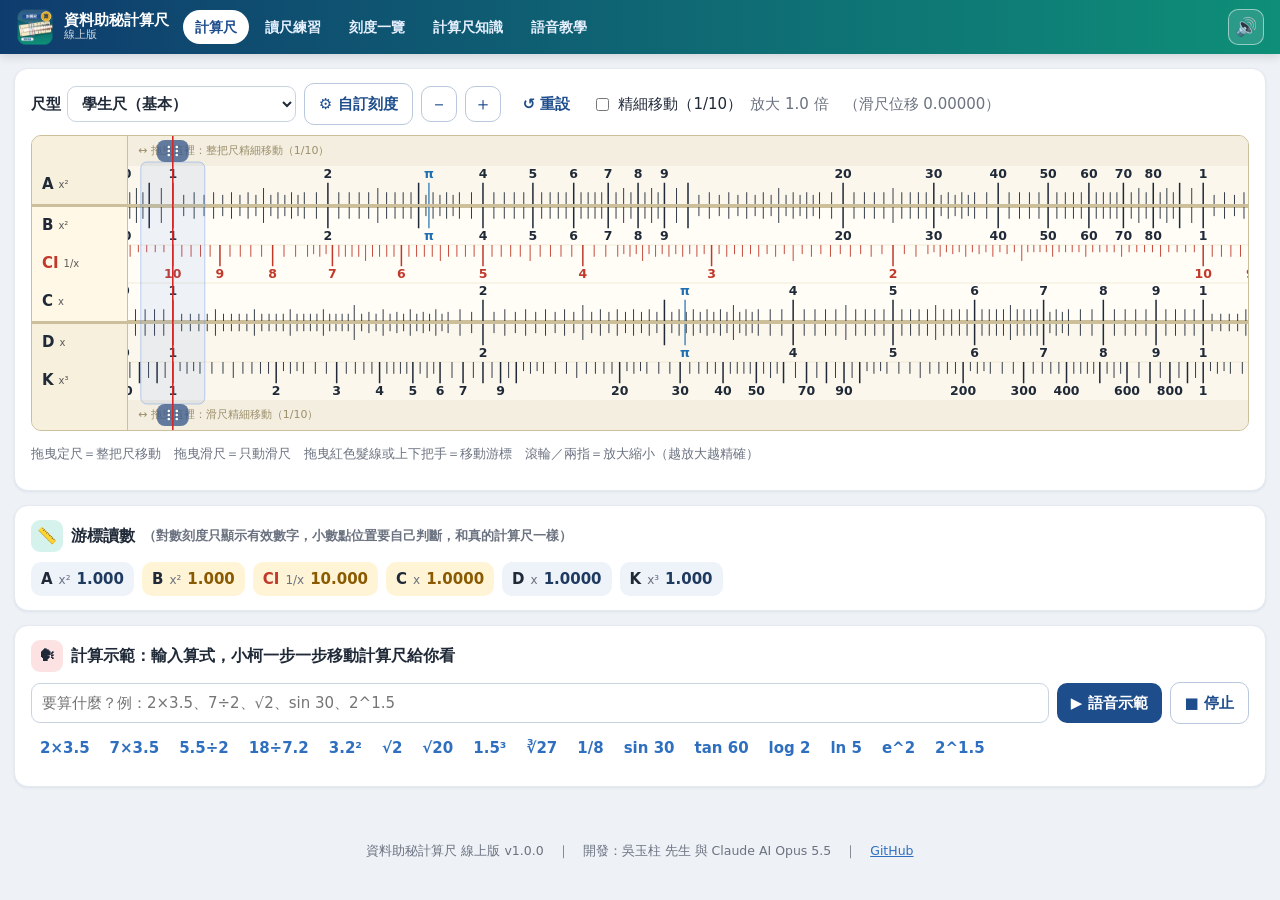
==== docs/app/index.html @ 941e9b8e "線上版（GitHub Pages /docs）：純 HTML＋JavaScript 計算尺、語音示範、讀尺練習、刻度一覽、知識、語音教學、PWA - docs/app/rule.js、demo.js：" ====
<!doctype html>
<html lang="zh-Hant-TW">
<head>
<meta charset="utf-8">
<meta name="viewport" content="width=device-width, initial-scale=1, viewport-fit=cover">
<title>資料助秘計算尺｜線上版</title>
<meta name="description" content="會動的虛擬計算尺：拖曳滑尺與游標、無限放大、刻度自動環繞；輸入算式，小柯用語音一步一步示範。">
<meta name="theme-color" content="#1E4D8C">
<link rel="icon" type="image/png" href="../img/favicon-64.png">
<link rel="apple-touch-icon" href="../img/apple-touch-icon.png">
<link rel="manifest" href="../manifest.webmanifest">
<meta name="apple-mobile-web-app-capable" content="yes">
<meta name="apple-mobile-web-app-title" content="計算尺">
<link rel="stylesheet" href="style.css">
</head>
<body>
<header class="top">
  <a class="brand" href="../" title="回介紹頁"><img src="../img/icon-192.png" alt=""><span><b>資料助秘計算尺</b><small>線上版</small></span></a>
  <nav id="tabs">
    <a href="#rule" data-tab="rule">計算尺</a>
    <a href="#drill" data-tab="drill">讀尺練習</a>
    <a href="#scales" data-tab="scales">刻度一覽</a>
    <a href="#learn" data-tab="learn">計算尺知識</a>
    <a href="#help" data-tab="help">語音教學</a>
  </nav>
  <button id="mute" class="icon-btn" title="語音開／關" aria-label="語音開關">🔊</button>
</header>

<main>
  <!-- ======================================================= 計算尺 -->
  <section id="tab-rule" class="tab">
    <div class="card">
      <div class="tools">
        <label class="sel">尺型 <select id="layout"></select></label>
        <button class="btn outline" id="custom">⚙ 自訂刻度</button>
        <button class="icon-btn" id="zoomOut" title="縮小">－</button>
        <button class="icon-btn" id="zoomIn" title="放大（也可以用滑鼠滾輪或兩指縮放）">＋</button>
        <button class="btn ghost" id="reset">↺ 重設</button>
        <label class="sw"><input type="checkbox" id="fine"> 精細移動（1/10）</label>
        <span class="muted" id="zoomText"></span>
      </div>
      <div id="rule1" class="rulebox"></div>
      <p class="muted small">拖曳定尺＝整把尺移動　拖曳滑尺＝只動滑尺　拖曳紅色髮線或上下把手＝移動游標　滾輪／兩指＝放大縮小（越放大越精確）</p>
    </div>
    <div class="card">
      <h3><span class="tile teal">📏</span>游標讀數 <small class="muted">（對數刻度只顯示有效數字，小數點位置要自己判斷，和真的計算尺一樣）</small></h3>
      <div id="read1" class="chips"></div>
    </div>
    <div class="card">
      <h3><span class="tile rose">🗣</span>計算示範：輸入算式，小柯一步一步移動計算尺給你看</h3>
      <form id="demoForm" class="row">
        <input id="expr" placeholder="要算什麼？例：2×3.5、7÷2、√2、sin 30、2^1.5" autocomplete="off" inputmode="text">
        <button class="btn" type="submit">▶ 語音示範</button>
        <button class="btn outline" type="button" id="stop">■ 停止</button>
      </form>
      <div id="presets" class="presets"></div>
      <ol id="steps" class="steps"></ol>
      <div id="answer" class="answer"></div>
      <div id="recent" class="recent"></div>
    </div>
  </section>

  <!-- ======================================================= 讀尺練習 -->
  <section id="tab-drill" class="tab">
    <div class="card" id="drillSetup">
      <h3><span class="tile teal">✍</span>讀尺練習</h3>
      <p class="muted">依題型隨機出題，自己在計算尺上算出答案後輸入；誤差在容許範圍內算答對。按「看示範」小柯會帶你做一次，但該題不計分。成績存在這台裝置的瀏覽器裡。</p>
      <div class="row wrap">
        <label class="sel">題型 <select id="dKind"></select></label>
        <label class="sel">每回 <input id="dSize" type="number" min="3" max="30" value="10"> 題</label>
        <label class="sel">容許誤差 <input id="dTol" type="number" min="0.1" max="10" step="0.1" value="1"> %</label>
        <button class="btn" id="dStart">開始練習</button>
      </div>
    </div>
    <div class="card hidden" id="drillQ">
      <div class="qhead"><span id="qNo" class="badge"></span><span id="qExpr" class="qexpr"></span><span class="muted">＝？</span></div>
      <div id="rule2" class="rulebox"></div>
      <div id="read2" class="chips"></div>
      <form id="qForm" class="row wrap">
        <input id="qAns" inputmode="decimal" placeholder="輸入讀到的答案" autocomplete="off">
        <button class="btn" type="submit">確定</button>
        <button class="btn outline" type="button" id="qHint">🗣 看示範（不計分）</button>
        <button class="btn ghost" type="button" id="qQuit">結束練習</button>
      </form>
      <div id="qMsg" class="msg"></div>
      <ol id="qSteps" class="steps"></ol>
    </div>
    <div class="card hidden" id="drillDone"></div>
    <div class="card">
      <h3><span class="tile violet">📈</span>我的成績與成長</h3>
      <div id="growth"></div>
    </div>
  </section>

  <!-- ======================================================= 刻度一覽 -->
  <section id="tab-scales" class="tab">
    <div class="card">
      <h3><span class="tile blue">☰</span>刻度一覽（25 種）</h3>
      <div class="tablewrap"><table id="scaleTable"></table></div>
    </div>
    <div class="card">
      <h3><span class="tile amber">▤</span>尺型</h3>
      <div id="layoutList" class="grid"></div>
    </div>
  </section>

  <!-- ======================================================= 計算尺知識 -->
  <section id="tab-learn" class="tab"><div id="learnList"></div></section>

  <!-- ======================================================= 語音教學 -->
  <section id="tab-help" class="tab">
    <div class="help">
      <div class="card lessons" id="lessonList"></div>
      <div class="card" id="lessonView"></div>
    </div>
  </section>
</main>

<dialog id="pickDlg">
  <form method="dialog" class="pick">
    <h3>自訂刻度</h3>
    <p class="muted small">點選刻度加入，再點一次移除；點選的順序就是由上到下的順序。</p>
    <div class="pickpart"><b>上定尺</b><div class="chips sel-list" data-part="0"></div><div class="chips opts" data-part="0"></div></div>
    <div class="pickpart"><b>滑尺</b><div class="chips sel-list" data-part="1"></div><div class="chips opts" data-part="1"></div></div>
    <div class="pickpart"><b>下定尺</b><div class="chips sel-list" data-part="2"></div><div class="chips opts" data-part="2"></div></div>
    <div class="row wrap">
      <input id="pickName" placeholder="尺型名稱（填了就存成我的尺型）">
      <button class="btn" value="ok">套用</button>
      <button class="btn ghost" value="cancel">取消</button>
    </div>
  </form>
</dialog>

<div id="toast" class="toast"></div>
<footer>資料助秘計算尺 線上版 <span id="ver"></span>　｜　開發：吳玉柱 先生 與 Claude AI Opus 5.5　｜　<a href="https://github.com/achir1015/zms-sliderule">GitHub</a></footer>

<script src="rule.js"></script>
<script src="demo.js"></script>
<script src="data.js"></script>
<script src="app.js"></script>
</body>
</html>
---- docs/app/style.css ----
:root {
  --primary: #1E4D8C; --primary-2: #2F6FBF; --gold: #E0A526; --text: #1F2937; --muted: #6B7280;
  --bg: #EEF2F7; --card: #FFFFFF; --line: #DCE3EC; --ok: #15803D; --bad: #B91C1C;
}
* { box-sizing: border-box; }
html, body { margin: 0; }
body { font-family: "Noto Sans TC", "Microsoft JhengHei", "PingFang TC", system-ui, sans-serif; color: var(--text);
  background: var(--bg); font-size: 15px; line-height: 1.6; -webkit-text-size-adjust: 100%; }
a { color: var(--primary-2); }
.top { position: sticky; top: 0; z-index: 20; display: flex; align-items: center; gap: 14px; flex-wrap: wrap;
  padding: 8px 16px; padding-top: max(8px, env(safe-area-inset-top)); background: linear-gradient(90deg, #0F3C6E, #0E8F78); color: #fff;
  box-shadow: 0 2px 10px rgba(0,0,0,.15); }
.brand { display: flex; align-items: center; gap: 10px; color: #fff; text-decoration: none; }
.brand img { width: 38px; height: 38px; border-radius: 9px; }
.brand span { display: flex; flex-direction: column; line-height: 1.15; }
.brand small { opacity: .8; font-size: 11px; }
nav { display: flex; gap: 4px; flex-wrap: wrap; flex: 1; }
nav a { color: #E6F0FF; text-decoration: none; padding: 6px 12px; border-radius: 999px; font-weight: 600; font-size: 14px; }
nav a.on { background: #fff; color: var(--primary); }
nav a:hover:not(.on) { background: rgba(255,255,255,.15); }
main { max-width: 1280px; margin: 0 auto; padding: 14px 14px 30px; }
.tab { display: none; }
.tab.on { display: block; }
.card { background: var(--card); border-radius: 14px; padding: 14px 16px; margin-bottom: 14px;
  box-shadow: 0 1px 3px rgba(15,40,80,.08); border: 1px solid #E5EAF1; scroll-margin-top: 110px; }
.card h3 { margin: 0 0 10px; font-size: 16px; display: flex; align-items: center; gap: 8px; flex-wrap: wrap; }
.tile { width: 32px; height: 32px; border-radius: 9px; display: inline-flex; align-items: center; justify-content: center; font-size: 16px; }
.tile.teal { background: #D5F2EC; } .tile.rose { background: #FDE2E4; } .tile.blue { background: #DDE9FB; }
.tile.amber { background: #FFF1CC; } .tile.violet { background: #EADFFB; }
.muted { color: var(--muted); } .small { font-size: 12.5px; } .hidden { display: none !important; }
.tools { display: flex; align-items: center; gap: 8px; flex-wrap: wrap; margin-bottom: 10px; }
.row { display: flex; gap: 8px; align-items: center; }
.row.wrap { flex-wrap: wrap; }
.btn { border: 0; background: var(--primary); color: #fff; padding: 8px 14px; border-radius: 10px; font: inherit; font-weight: 600;
  cursor: pointer; white-space: nowrap; }
.btn:hover { background: var(--primary-2); }
.btn.outline { background: #fff; color: var(--primary); border: 1.5px solid #B9C8DD; }
.btn.ghost { background: transparent; color: var(--primary); }
.btn:disabled { opacity: .5; cursor: default; }
.icon-btn { border: 1.5px solid #B9C8DD; background: #fff; color: var(--primary); width: 36px; height: 36px; border-radius: 10px;
  font-size: 18px; cursor: pointer; line-height: 1; }
.top .icon-btn { border-color: rgba(255,255,255,.5); background: rgba(255,255,255,.12); color: #fff; }
.sel { display: inline-flex; align-items: center; gap: 6px; font-weight: 600; }
select, input { font: inherit; padding: 7px 10px; border: 1.5px solid #C9D4E3; border-radius: 9px; background: #fff; color: var(--text); }
input[type=number] { width: 76px; }
#expr, #qAns, #pickName { flex: 1; min-width: 180px; }
.sw { display: inline-flex; align-items: center; gap: 6px; }
.rulebox { position: relative; border: 1px solid #CDBF9A; border-radius: 10px; overflow: hidden; background: #F3EEDF;
  touch-action: none; user-select: none; -webkit-user-select: none; }
.rulebox canvas { display: block; width: 100%; cursor: ew-resize; }
.chips { display: flex; flex-wrap: wrap; gap: 8px; }
.chip { display: inline-flex; gap: 6px; align-items: baseline; padding: 5px 10px; border-radius: 10px; background: #EEF3FA; }
.chip.slide { background: #FFF4D6; } .chip.hi { background: #FFE08A; }
.chip b { font-weight: 800; } .chip i { font-style: normal; color: var(--muted); font-size: 12px; }
.chip span { font-weight: 700; font-size: 15px; color: #1E3A5F; font-variant-numeric: tabular-nums; }
.chip.slide span { color: #8A5A00; }
.presets { display: flex; flex-wrap: wrap; gap: 2px; margin: 8px 0; }
.presets button { border: 0; background: none; color: var(--primary-2); font: inherit; font-weight: 600; padding: 4px 9px;
  border-radius: 8px; cursor: pointer; }
.presets button:hover { background: #EEF3FA; }
.steps { list-style: none; padding: 0; margin: 6px 0; counter-reset: s; }
.steps li { counter-increment: s; display: flex; gap: 10px; align-items: flex-start; padding: 7px 8px; border-radius: 10px;
  border: 2px solid transparent; }
.steps li::before { content: counter(s); flex: none; width: 22px; height: 22px; border-radius: 11px; background: #B8C2D3; color: #fff;
  font-size: 12px; font-weight: 700; display: flex; align-items: center; justify-content: center; margin-top: 2px; }
.steps li.on { background: #FFF8E6; border-color: var(--gold); font-weight: 600; }
.steps li.on::before { background: var(--gold); }
.answer { font-size: 16px; font-weight: 700; color: var(--primary); }
.recent { margin-top: 8px; font-size: 13px; color: var(--muted); }
.recent button { border: 1px solid #D8E0EB; background: #F7F9FC; border-radius: 999px; padding: 2px 10px; margin: 2px; cursor: pointer; font: inherit; }
.qhead { display: flex; align-items: center; gap: 12px; margin-bottom: 10px; flex-wrap: wrap; }
.badge { background: var(--primary); color: #fff; border-radius: 999px; padding: 3px 12px; font-weight: 700; font-size: 13px; }
.qexpr { font-size: 26px; font-weight: 800; color: var(--primary); letter-spacing: .5px; }
#drillQ .chips { margin: 10px 0; }
.msg { font-weight: 700; margin-top: 8px; min-height: 1.6em; }
.msg.ok { color: var(--ok); } .msg.bad { color: var(--bad); }
table { border-collapse: collapse; width: 100%; font-size: 14px; }
th, td { text-align: left; padding: 7px 9px; border-bottom: 1px solid var(--line); vertical-align: middle; }
th { background: #F3F6FA; font-weight: 700; white-space: nowrap; }
.tablewrap { overflow-x: auto; }
#scaleTable { min-width: 680px; }
.key { font-weight: 800; font-size: 15px; }
.grid { display: grid; grid-template-columns: repeat(auto-fill, minmax(260px, 1fr)); gap: 10px; }
.lay { border: 1px solid var(--line); border-radius: 12px; padding: 10px 12px; }
.lay b { display: block; } .lay .muted { font-size: 13px; }
.lay code { font-size: 12.5px; background: #F3F6FA; padding: 1px 6px; border-radius: 6px; }
.learn { display: flex; gap: 20px; align-items: flex-start; }
.learn .txt { flex: 1; }
.learn figure { width: 340px; margin: 0; text-align: center; }
.learn img { max-width: 100%; border-radius: 8px; }
.learn figcaption { font-size: 12px; color: var(--muted); }
.num { width: 30px; height: 30px; border-radius: 15px; background: var(--gold); color: #fff; display: inline-flex; align-items: center;
  justify-content: center; font-weight: 700; }
.help { display: grid; grid-template-columns: 300px 1fr; gap: 14px; align-items: start; }
.lessons button { display: block; width: 100%; text-align: left; border: 0; background: none; padding: 9px 10px; border-radius: 10px;
  font: inherit; cursor: pointer; color: var(--text); }
.lessons button.on { background: #E6EEF9; color: var(--primary); font-weight: 700; }
.lsteps { display: grid; gap: 8px; margin: 12px 0; }
.lstep { display: flex; gap: 10px; align-items: center; padding: 10px 12px; border-radius: 12px; border: 2px solid var(--line); }
.lstep.on { border-color: var(--gold); background: #FFF8E6; box-shadow: 0 0 0 4px rgba(224,165,38,.18); }
.lstep .n { width: 26px; height: 26px; border-radius: 13px; background: #B8C2D3; color: #fff; display: flex; align-items: center;
  justify-content: center; font-weight: 700; font-size: 13px; flex: none; }
.lstep.on .n { background: var(--gold); }
.lstep a { margin-left: auto; font-size: 13px; white-space: nowrap; }
.voice-text { background: #F7F9FC; border-radius: 10px; padding: 10px 12px; color: #374151; }
.score { font-size: 40px; font-weight: 800; }
.score.ok { color: var(--ok); } .score.bad { color: var(--bad); }
.toast { position: fixed; left: 50%; bottom: 24px; transform: translateX(-50%); background: #1F2937; color: #fff; padding: 10px 16px;
  border-radius: 10px; opacity: 0; transition: opacity .25s; pointer-events: none; z-index: 50; max-width: 90vw; }
.toast.on { opacity: .95; }
dialog { border: 0; border-radius: 16px; padding: 0; max-width: 760px; width: calc(100% - 24px); box-shadow: 0 20px 60px rgba(0,0,0,.3); }
dialog::backdrop { background: rgba(15,30,60,.45); }
.pick { padding: 18px 20px; }
.pick h3 { margin: 0 0 4px; }
.pickpart { margin: 10px 0; }
.pickpart b { display: block; margin-bottom: 4px; }
.sel-list { min-height: 34px; padding: 4px; border: 1.5px dashed #C9D4E3; border-radius: 10px; margin-bottom: 6px; }
.pick .chips button { border: 1px solid #D8E0EB; background: #fff; border-radius: 8px; padding: 3px 9px; font: inherit; font-weight: 700;
  cursor: pointer; }
.pick .sel-list button { background: #FFE08A; border-color: #E0A526; }
.pick .opts button.used { opacity: .35; }
footer { text-align: center; color: var(--muted); font-size: 12.5px; padding: 10px 14px 24px; padding-bottom: max(24px, env(safe-area-inset-bottom)); }
svg text { font-family: inherit; }
@media (max-width: 760px) {
  body { font-size: 14px; }
  .top { gap: 8px; padding: 6px 10px; }
  .brand img { width: 32px; height: 32px; }
  nav { order: 3; flex-basis: 100%; overflow-x: auto; flex-wrap: nowrap; }
  nav a { white-space: nowrap; padding: 5px 10px; }
  .top .icon-btn { margin-left: auto; }
  main { padding: 10px 8px 24px; }
  .card { padding: 12px; border-radius: 12px; }
  .learn { flex-direction: column; }
  .learn figure { width: 100%; }
  .help { grid-template-columns: 1fr; }
  .qexpr { font-size: 22px; }
}
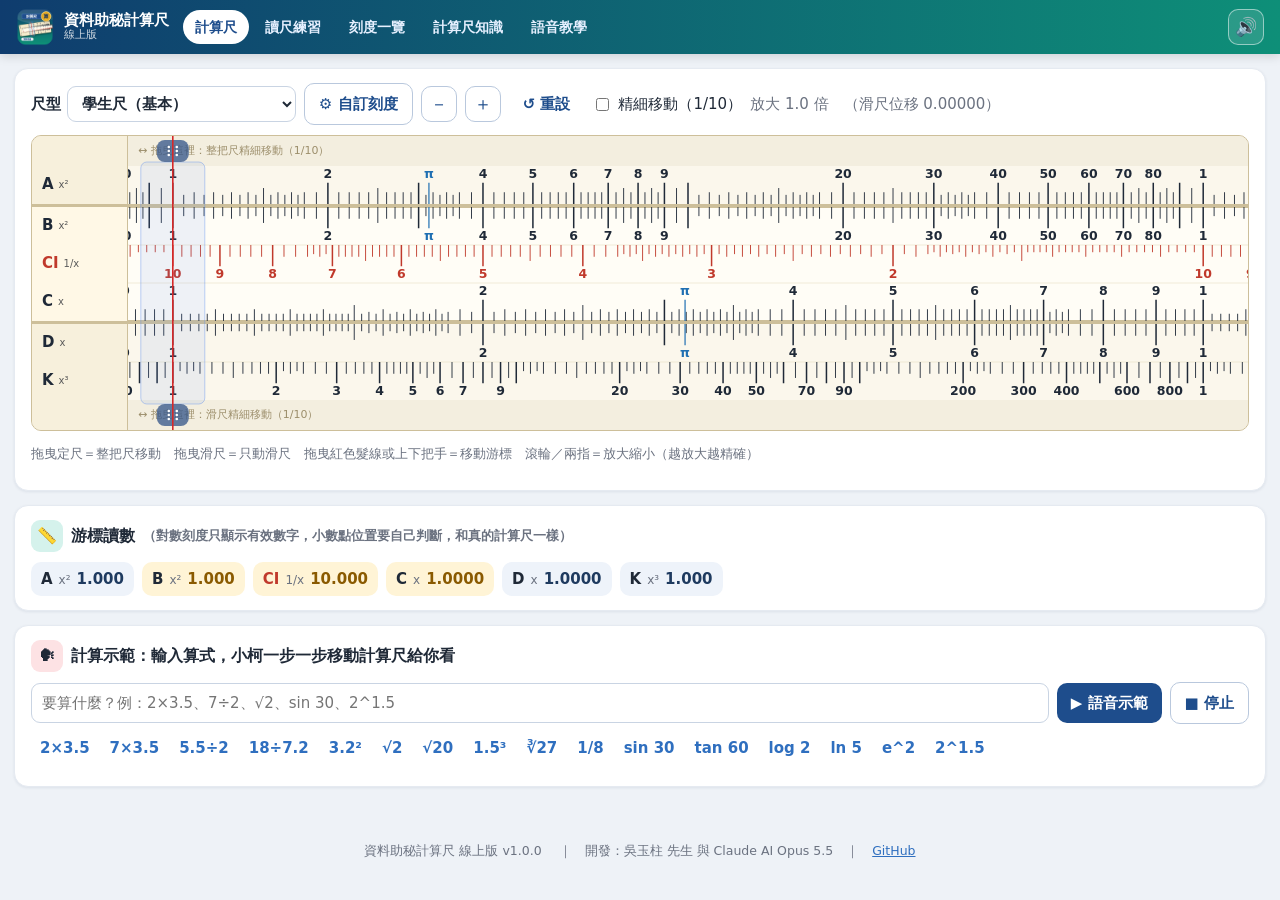
==== commit 61e75b39: "iPhone／iPad 版：WKWebView＋App 內網頁伺服器（離線可用）、程式內檢查更新、docs/ios 線上安裝頁 Co-Authored-By: Claude Opus 5.5 <nor" ====
--- a/docs/app/index.html
+++ b/docs/app/index.html
@@ -23,6 +23,7 @@
     <a href="#learn" data-tab="learn">計算尺知識</a>
     <a href="#help" data-tab="help">語音教學</a>
   </nav>
+  <button id="upd" class="upd hidden"></button>
   <button id="mute" class="icon-btn" title="語音開／關" aria-label="語音開關">🔊</button>
 </header>
 
@@ -132,7 +133,7 @@
 </dialog>
 
 <div id="toast" class="toast"></div>
-<footer>資料助秘計算尺 線上版 <span id="ver"></span>　｜　開發：吳玉柱 先生 與 Claude AI Opus 5.5　｜　<a href="https://github.com/achir1015/zms-sliderule">GitHub</a></footer>
+<footer>資料助秘計算尺 線上版 <span id="ver"></span> <button id="chk" class="btn ghost hidden">檢查更新</button>　｜　開發：吳玉柱 先生 與 Claude AI Opus 5.5　｜　<a href="https://github.com/achir1015/zms-sliderule">GitHub</a></footer>
 
 <script src="rule.js"></script>
 <script src="demo.js"></script>
--- a/docs/app/style.css
+++ b/docs/app/style.css
@@ -119,6 +119,11 @@
   cursor: pointer; }
 .pick .sel-list button { background: #FFE08A; border-color: #E0A526; }
 .pick .opts button.used { opacity: .35; }
+.upd { border: 0; background: #FFD24A; color: #3B2A00; font: inherit; font-weight: 700; padding: 6px 12px; border-radius: 999px; cursor: pointer; }
+footer .btn { padding: 2px 8px; font-size: 12.5px; }
+/* 橫放 iPhone 的瀏海與圓角：左右留安全距離 */
+.top { padding-left: max(16px, env(safe-area-inset-left)); padding-right: max(16px, env(safe-area-inset-right)); }
+main { padding-left: max(14px, env(safe-area-inset-left)); padding-right: max(14px, env(safe-area-inset-right)); }
 footer { text-align: center; color: var(--muted); font-size: 12.5px; padding: 10px 14px 24px; padding-bottom: max(24px, env(safe-area-inset-bottom)); }
 svg text { font-family: inherit; }
 @media (max-width: 760px) {
